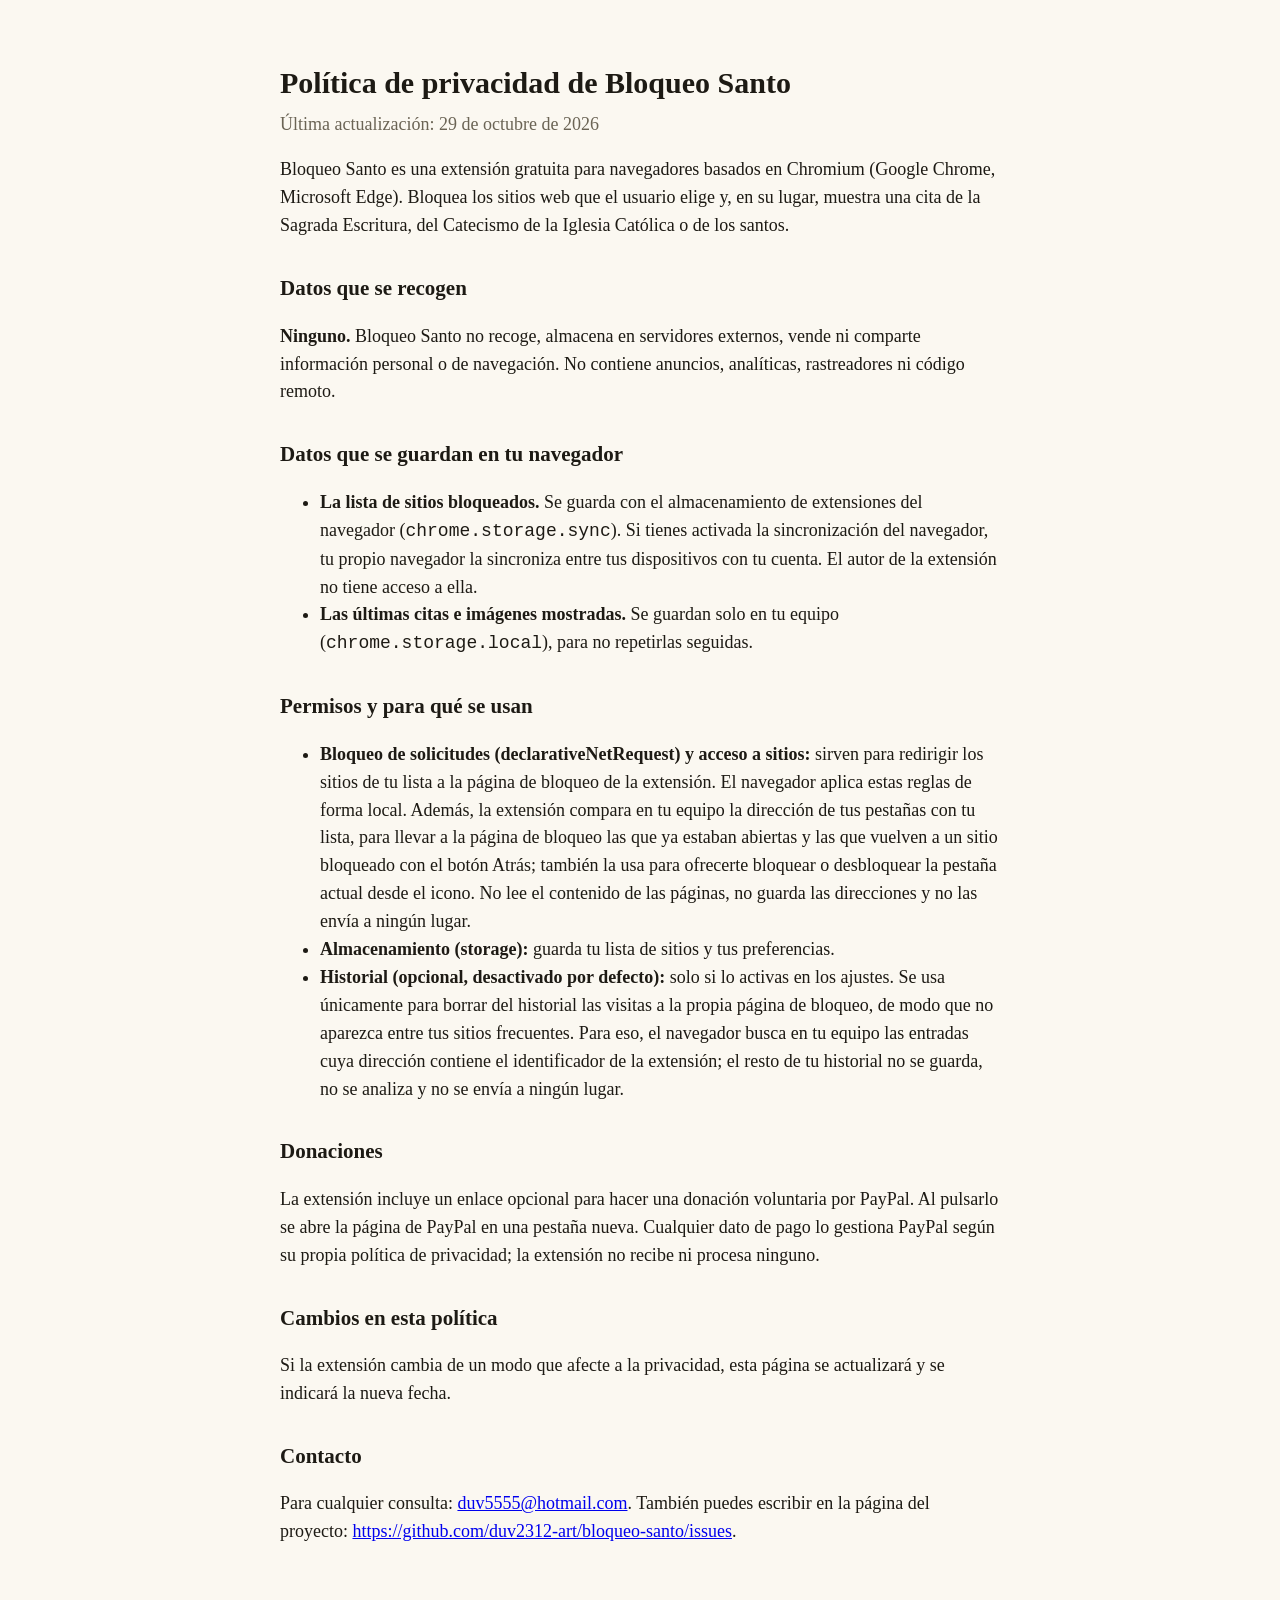
==== docs/politica-privacidad.html @ c2596692 "Publicar la política de privacidad con GitHub Pages (docs/) Co-Authored-By: Claude Opus 5.5 <noreply" ====
<!doctype html>
<html lang="es">
<head>
  <meta charset="utf-8">
  <meta name="viewport" content="width=device-width, initial-scale=1">
  <title>Bloqueo Santo · Política de privacidad</title>
  <style>
    :root { color-scheme: light dark; }
    body {
      max-width: 720px; margin: 0 auto; padding: 40px 16px 60px;
      font: 18px/1.55 Georgia, "Times New Roman", serif;
      background: #fbf8f1; color: #1d1a14;
    }
    h1 { font-size: 30px; margin-bottom: 4px; }
    h2 { font-size: 21px; margin-top: 32px; }
    .fecha { color: #6b6455; margin-top: 0; }
    @media (prefers-color-scheme: dark) {
      body { background: #0d1130; color: #f3eee2; }
      .fecha { color: #a9a294; }
    }
  </style>
</head>
<body>
  <h1>Política de privacidad de Bloqueo Santo</h1>
  <p class="fecha">Última actualización: 29 de octubre de 2026</p>

  <p>Bloqueo Santo es una extensión gratuita para navegadores basados en Chromium (Google Chrome, Microsoft Edge). Bloquea los sitios web que el usuario elige y, en su lugar, muestra una cita de la Sagrada Escritura, del Catecismo de la Iglesia Católica o de los santos.</p>

  <h2>Datos que se recogen</h2>
  <p><strong>Ninguno.</strong> Bloqueo Santo no recoge, almacena en servidores externos, vende ni comparte información personal o de navegación. No contiene anuncios, analíticas, rastreadores ni código remoto.</p>

  <h2>Datos que se guardan en tu navegador</h2>
  <ul>
    <li><strong>La lista de sitios bloqueados.</strong> Se guarda con el almacenamiento de extensiones del navegador (<code>chrome.storage.sync</code>). Si tienes activada la sincronización del navegador, tu propio navegador la sincroniza entre tus dispositivos con tu cuenta. El autor de la extensión no tiene acceso a ella.</li>
    <li><strong>Las últimas citas e imágenes mostradas.</strong> Se guardan solo en tu equipo (<code>chrome.storage.local</code>), para no repetirlas seguidas.</li>
  </ul>

  <h2>Permisos y para qué se usan</h2>
  <ul>
    <li><strong>Bloqueo de solicitudes (declarativeNetRequest) y acceso a sitios:</strong> sirven para redirigir los sitios de tu lista a la página de bloqueo de la extensión. El navegador aplica estas reglas de forma local. Además, la extensión compara en tu equipo la dirección de tus pestañas con tu lista, para llevar a la página de bloqueo las que ya estaban abiertas y las que vuelven a un sitio bloqueado con el botón Atrás; también la usa para ofrecerte bloquear o desbloquear la pestaña actual desde el icono. No lee el contenido de las páginas, no guarda las direcciones y no las envía a ningún lugar.</li>
    <li><strong>Almacenamiento (storage):</strong> guarda tu lista de sitios y tus preferencias.</li>
    <li><strong>Historial (opcional, desactivado por defecto):</strong> solo si lo activas en los ajustes. Se usa únicamente para borrar del historial las visitas a la propia página de bloqueo, de modo que no aparezca entre tus sitios frecuentes. Para eso, el navegador busca en tu equipo las entradas cuya dirección contiene el identificador de la extensión; el resto de tu historial no se guarda, no se analiza y no se envía a ningún lugar.</li>
  </ul>

  <h2>Donaciones</h2>
  <p>La extensión incluye un enlace opcional para hacer una donación voluntaria por PayPal. Al pulsarlo se abre la página de PayPal en una pestaña nueva. Cualquier dato de pago lo gestiona PayPal según su propia política de privacidad; la extensión no recibe ni procesa ninguno.</p>

  <h2>Cambios en esta política</h2>
  <p>Si la extensión cambia de un modo que afecte a la privacidad, esta página se actualizará y se indicará la nueva fecha.</p>

  <h2>Contacto</h2>
  <p>Para cualquier consulta: <a href="mailto:duv5555@hotmail.com">duv5555@hotmail.com</a>. También puedes escribir en la página del proyecto: <a href="https://github.com/duv2312-art/bloqueo-santo/issues">https://github.com/duv2312-art/bloqueo-santo/issues</a>.</p>
</body>
</html>
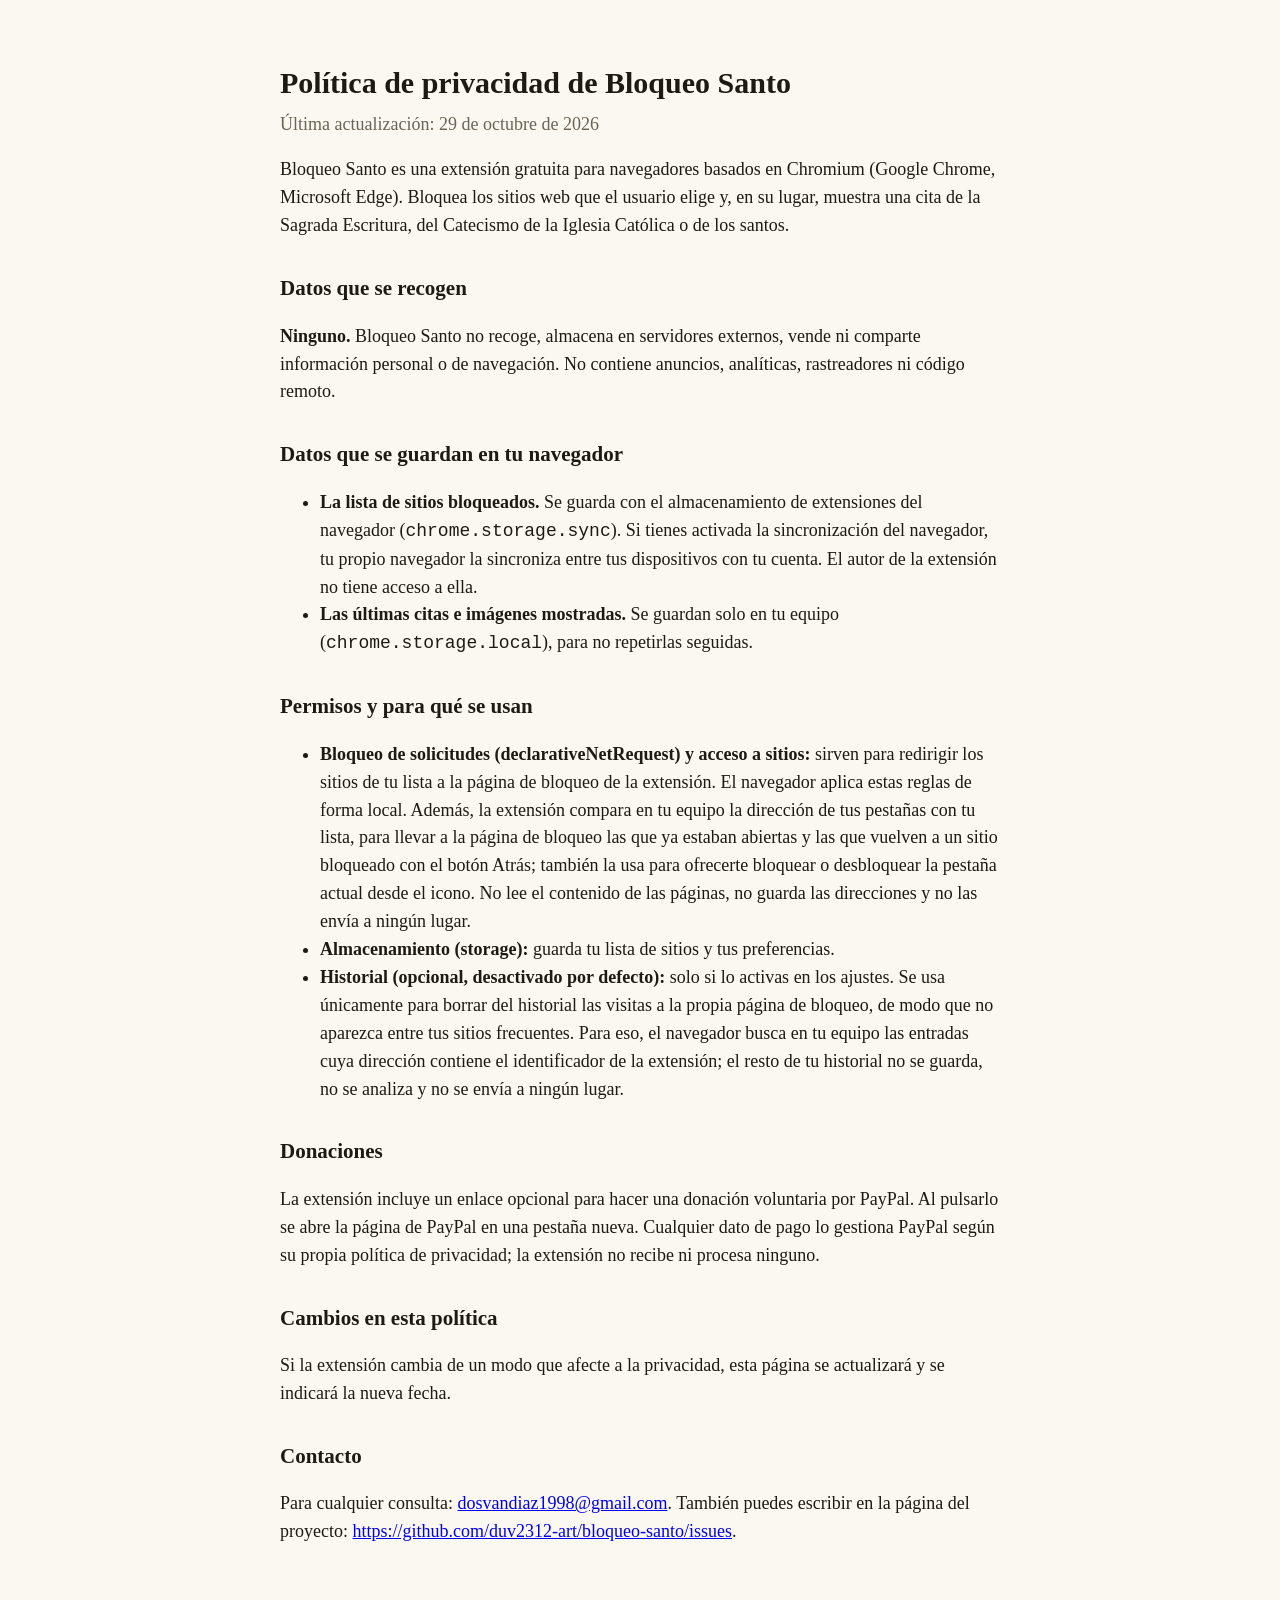
==== commit fc03295b: "Nuevo correo de contacto público Co-Authored-By: Claude Opus 5.5 <noreply@anthropic.com>" ====
--- a/docs/politica-privacidad.html
+++ b/docs/politica-privacidad.html
@@ -49,6 +49,6 @@
   <p>Si la extensión cambia de un modo que afecte a la privacidad, esta página se actualizará y se indicará la nueva fecha.</p>
 
   <h2>Contacto</h2>
-  <p>Para cualquier consulta: <a href="mailto:duv5555@hotmail.com">duv5555@hotmail.com</a>. También puedes escribir en la página del proyecto: <a href="https://github.com/duv2312-art/bloqueo-santo/issues">https://github.com/duv2312-art/bloqueo-santo/issues</a>.</p>
+  <p>Para cualquier consulta: <a href="mailto:dosvandiaz1998@gmail.com">dosvandiaz1998@gmail.com</a>. También puedes escribir en la página del proyecto: <a href="https://github.com/duv2312-art/bloqueo-santo/issues">https://github.com/duv2312-art/bloqueo-santo/issues</a>.</p>
 </body>
 </html>
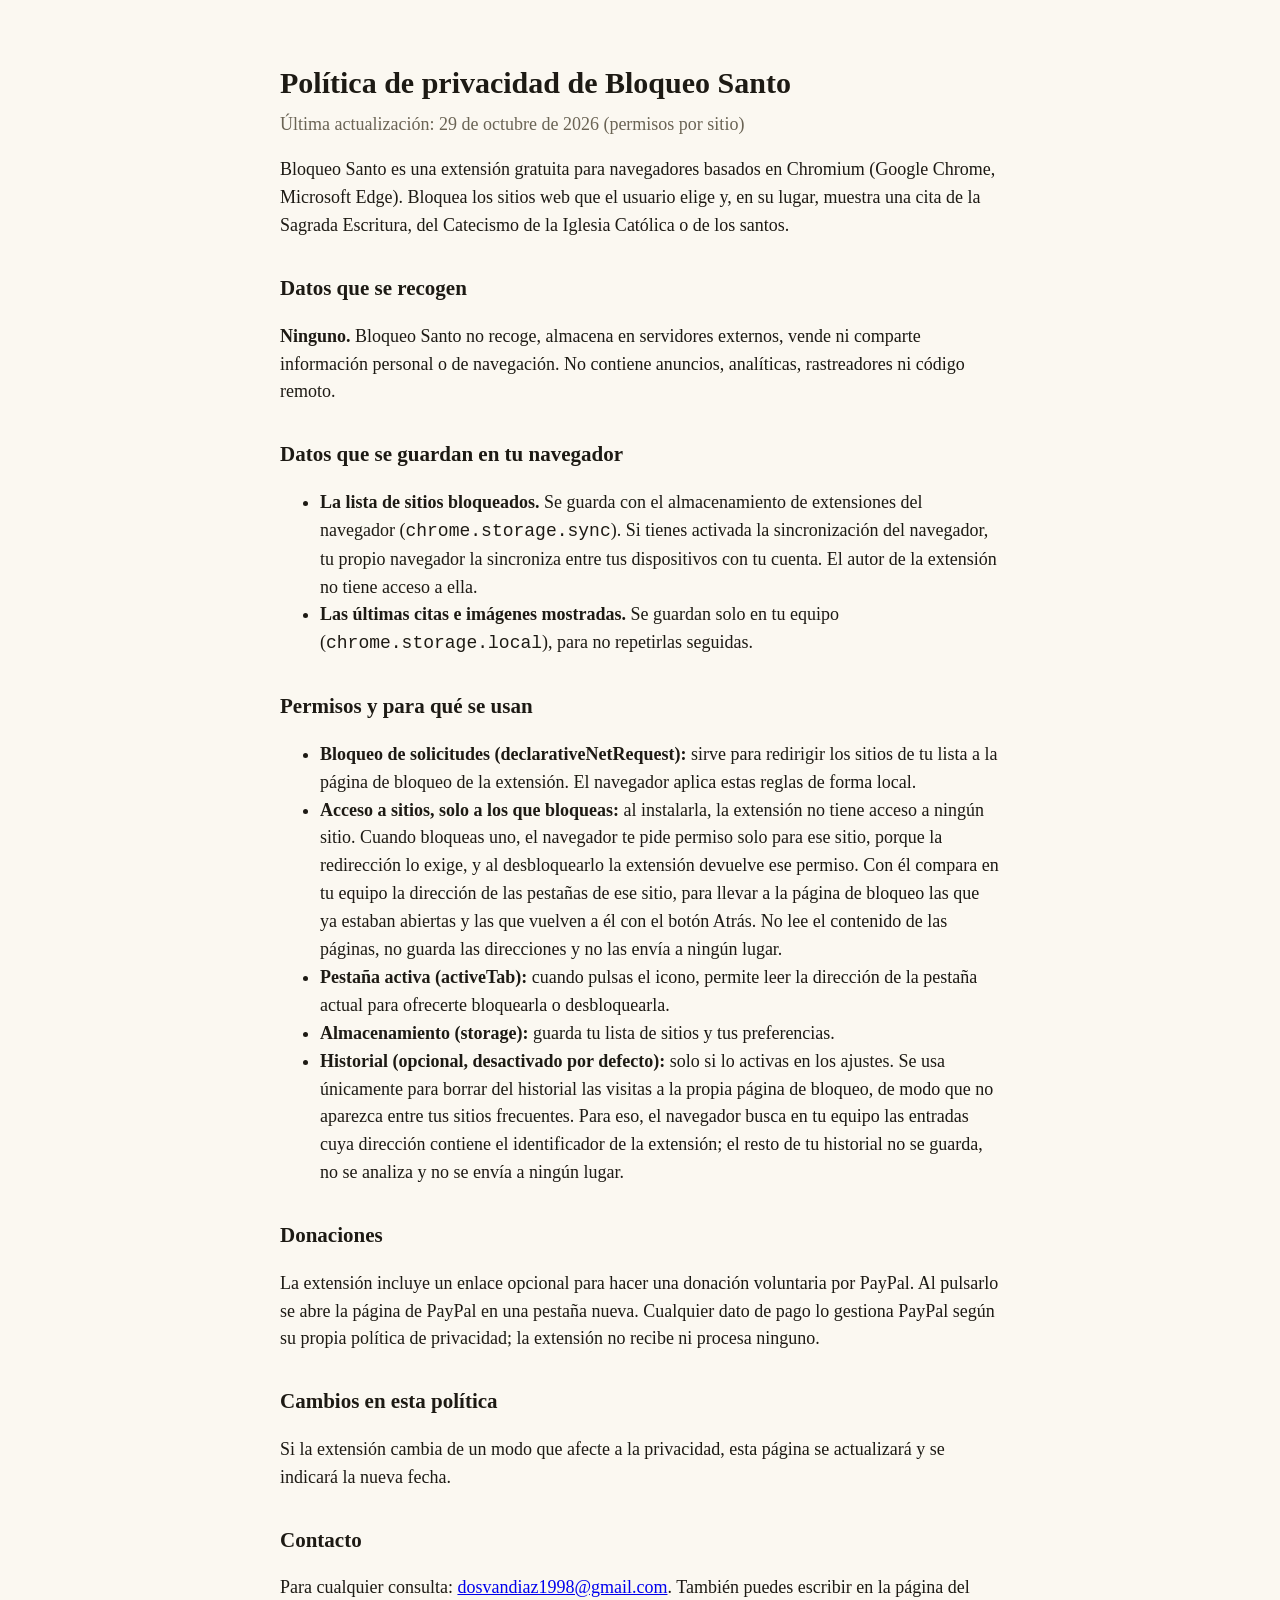
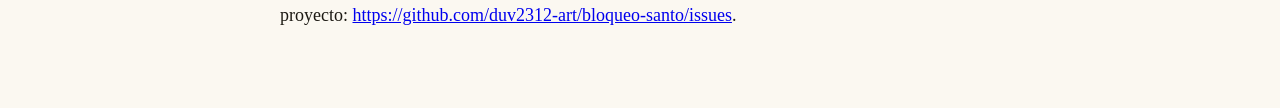
==== commit 68c5537b: "Permisos por sitio: sin acceso general a sitios al instalar La extensión pide acceso solo al sitio q" ====
--- a/docs/politica-privacidad.html
+++ b/docs/politica-privacidad.html
@@ -22,7 +22,7 @@
 </head>
 <body>
   <h1>Política de privacidad de Bloqueo Santo</h1>
-  <p class="fecha">Última actualización: 29 de octubre de 2026</p>
+  <p class="fecha">Última actualización: 29 de octubre de 2026 (permisos por sitio)</p>
 
   <p>Bloqueo Santo es una extensión gratuita para navegadores basados en Chromium (Google Chrome, Microsoft Edge). Bloquea los sitios web que el usuario elige y, en su lugar, muestra una cita de la Sagrada Escritura, del Catecismo de la Iglesia Católica o de los santos.</p>
 
@@ -37,7 +37,9 @@
 
   <h2>Permisos y para qué se usan</h2>
   <ul>
-    <li><strong>Bloqueo de solicitudes (declarativeNetRequest) y acceso a sitios:</strong> sirven para redirigir los sitios de tu lista a la página de bloqueo de la extensión. El navegador aplica estas reglas de forma local. Además, la extensión compara en tu equipo la dirección de tus pestañas con tu lista, para llevar a la página de bloqueo las que ya estaban abiertas y las que vuelven a un sitio bloqueado con el botón Atrás; también la usa para ofrecerte bloquear o desbloquear la pestaña actual desde el icono. No lee el contenido de las páginas, no guarda las direcciones y no las envía a ningún lugar.</li>
+    <li><strong>Bloqueo de solicitudes (declarativeNetRequest):</strong> sirve para redirigir los sitios de tu lista a la página de bloqueo de la extensión. El navegador aplica estas reglas de forma local.</li>
+    <li><strong>Acceso a sitios, solo a los que bloqueas:</strong> al instalarla, la extensión no tiene acceso a ningún sitio. Cuando bloqueas uno, el navegador te pide permiso solo para ese sitio, porque la redirección lo exige, y al desbloquearlo la extensión devuelve ese permiso. Con él compara en tu equipo la dirección de las pestañas de ese sitio, para llevar a la página de bloqueo las que ya estaban abiertas y las que vuelven a él con el botón Atrás. No lee el contenido de las páginas, no guarda las direcciones y no las envía a ningún lugar.</li>
+    <li><strong>Pestaña activa (activeTab):</strong> cuando pulsas el icono, permite leer la dirección de la pestaña actual para ofrecerte bloquearla o desbloquearla.</li>
     <li><strong>Almacenamiento (storage):</strong> guarda tu lista de sitios y tus preferencias.</li>
     <li><strong>Historial (opcional, desactivado por defecto):</strong> solo si lo activas en los ajustes. Se usa únicamente para borrar del historial las visitas a la propia página de bloqueo, de modo que no aparezca entre tus sitios frecuentes. Para eso, el navegador busca en tu equipo las entradas cuya dirección contiene el identificador de la extensión; el resto de tu historial no se guarda, no se analiza y no se envía a ningún lugar.</li>
   </ul>
